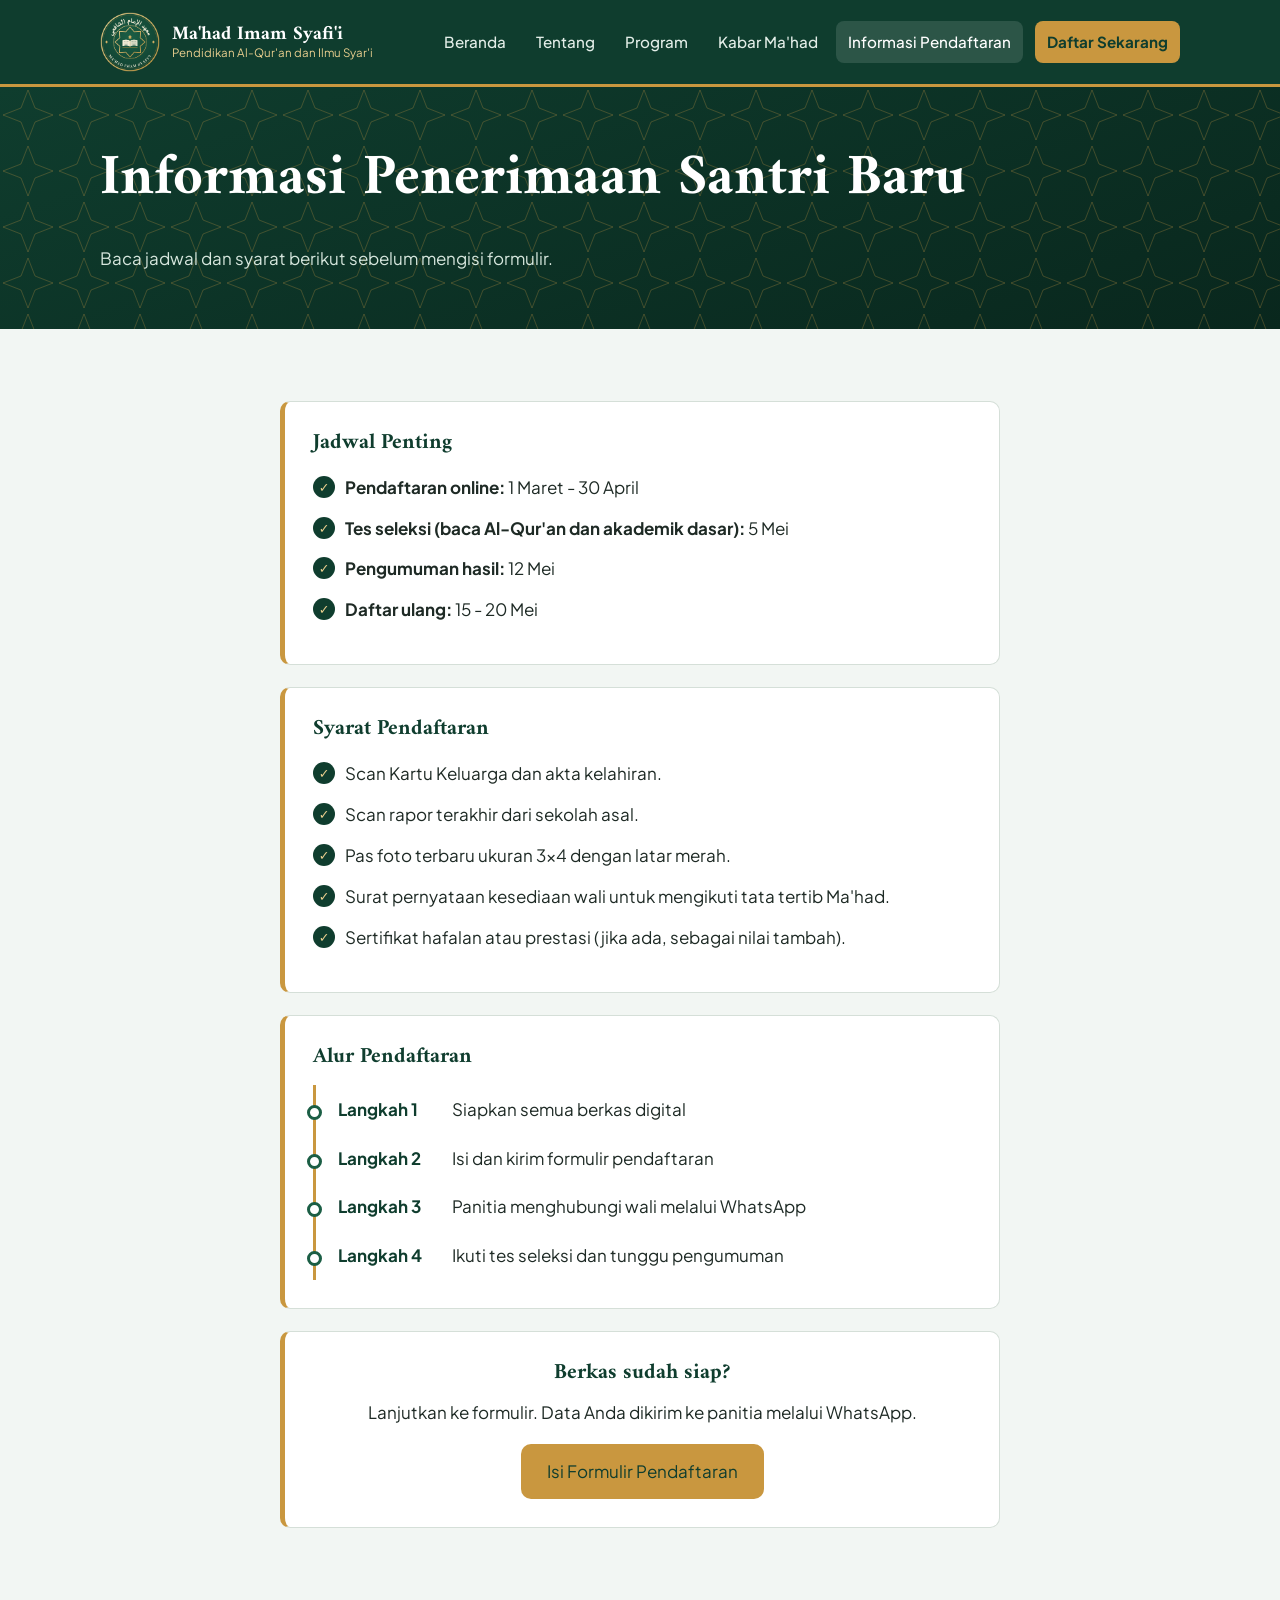
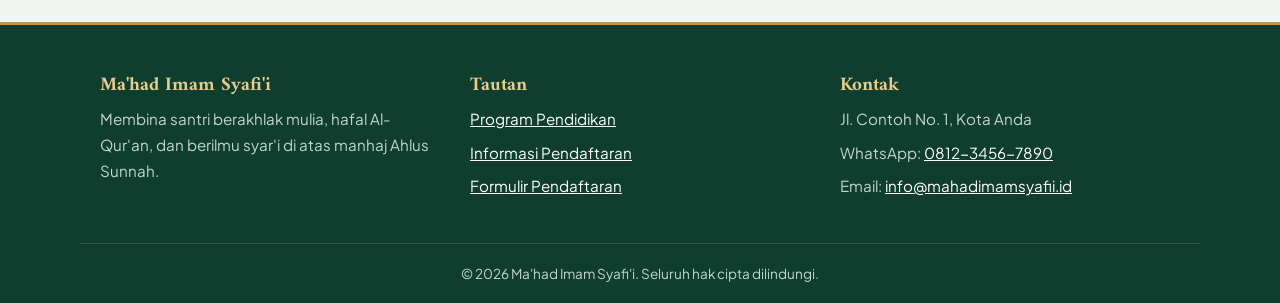
==== informasi.html @ 8b35a48a "Add files via upload" ====
<!DOCTYPE html>
<html lang="id">
<head>
<meta charset="UTF-8">
<meta name="viewport" content="width=device-width, initial-scale=1.0">
<title>Informasi Pendaftaran | Ma'had Imam Syafi'i</title>
<meta name="description" content="Jadwal, syarat, dan alur pendaftaran santri baru Ma'had Imam Syafi'i.">
<meta name="theme-color" content="#0F3D2E">
<link rel="preconnect" href="https://fonts.googleapis.com"><link rel="preconnect" href="https://fonts.gstatic.com" crossorigin>
<link href="https://fonts.googleapis.com/css2?family=Amiri:wght@400;700&family=Plus+Jakarta+Sans:wght@400;500;600;700&display=swap" rel="stylesheet">
<link rel="stylesheet" href="style.css">
</head>
<body>
<a class="lewati" href="#utama">Langsung ke konten</a>
<header>
<nav class="navbar" aria-label="Navigasi utama">
<a class="logo" href="index.html">
    <!-- <b lang="ar" aria-hidden="true">ش</b> -->
     <img src="logo-hijau-teks.png" alt="Logo Ma'had Imam Syafi'i" width="60" height="60">
    <span>Ma'had Imam Syafi'i<small>Pendidikan Al-Qur'an dan Ilmu Syar'i</small></span></a>
<button class="menu-btn" aria-expanded="false" aria-controls="menu">Menu</button>
<ul class="nav-links" id="menu">
<li><a href="index.html">Beranda</a></li>
<li><a href="index.html#tentang">Tentang</a></li>
<li><a href="index.html#program">Program</a></li>
<li><a href="index.html#berita">Kabar Ma'had</a></li>
<li><a href="informasi.html" aria-current="page">Informasi Pendaftaran</a></li>
<li><a href="pendaftaran.html" class="tombol">Daftar Sekarang</a></li>
</ul>
</nav>
</header>
<main id="utama">
<section class="hero kecil"><div class="wadah"><h1>Informasi Penerimaan Santri Baru</h1><p>Baca jadwal dan syarat berikut sebelum mengisi formulir.</p></div></section>
<section class="bagian"><div class="wadah sempit">
<div class="kotak"><h3>Jadwal Penting</h3>
<ul class="centang">
<li><strong>Pendaftaran online:</strong> 1 Maret - 30 April</li>
<li><strong>Tes seleksi (baca Al-Qur'an dan akademik dasar):</strong> 5 Mei</li>
<li><strong>Pengumuman hasil:</strong> 12 Mei</li>
<li><strong>Daftar ulang:</strong> 15 - 20 Mei</li>
</ul></div>
<div class="kotak"><h3>Syarat Pendaftaran</h3>
<ul class="centang">
<li>Scan Kartu Keluarga dan akta kelahiran.</li>
<li>Scan rapor terakhir dari sekolah asal.</li>
<li>Pas foto terbaru ukuran 3x4 dengan latar merah.</li>
<li>Surat pernyataan kesediaan wali untuk mengikuti tata tertib Ma'had.</li>
<li>Sertifikat hafalan atau prestasi (jika ada, sebagai nilai tambah).</li>
</ul></div>
<div class="kotak"><h3>Alur Pendaftaran</h3>
<ol class="jadwal" style="margin-top:14px">
<li><time>Langkah 1</time>Siapkan semua berkas digital</li>
<li><time>Langkah 2</time>Isi dan kirim formulir pendaftaran</li>
<li><time>Langkah 3</time>Panitia menghubungi wali melalui WhatsApp</li>
<li><time>Langkah 4</time>Ikuti tes seleksi dan tunggu pengumuman</li>
</ol></div>
<div class="kotak" style="text-align:center"><h3>Berkas sudah siap?</h3><p>Lanjutkan ke formulir. Data Anda dikirim ke panitia melalui WhatsApp.</p><a class="tombol" href="pendaftaran.html">Isi Formulir Pendaftaran</a></div>
</div></section>
</main>
<footer>
<div class="wadah kolom">
<div><h3>Ma'had Imam Syafi'i</h3><p>Membina santri berakhlak mulia, hafal Al-Qur'an, dan berilmu syar'i di atas manhaj Ahlus Sunnah.</p></div>
<div><h3>Tautan</h3><p><a href="index.html#program">Program Pendidikan</a></p><p><a href="informasi.html">Informasi Pendaftaran</a></p><p><a href="pendaftaran.html">Formulir Pendaftaran</a></p></div>
<div><h3>Kontak</h3><p>Jl. Contoh No. 1, Kota Anda</p><p>WhatsApp: <a href="https://wa.me/6281234567890">0812-3456-7890</a></p><p>Email: <a href="mailto:info@mahadimamsyafii.id">info@mahadimamsyafii.id</a></p></div>
</div>
<div class="wadah hak">&copy; 2026 Ma'had Imam Syafi'i. Seluruh hak cipta dilindungi.</div>
</footer>
<script src="script.js"></script>
</body>
</html>
---- style.css ----
/* Ma'had Imam Syafi'i - gaya bersama */
:root{--hijau:#0F3D2E;--hijau2:#1B5E45;--emas:#C9973F;--emas-tua:#80591A;--emas-muda:#E8CE8E;--dasar:#F2F6F3;--teks:#1E2A25;--redup:#4F5F57;--putih:#fff;--garis:#D5DFD8;--r:10px;
--pola:url("data:image/svg+xml,%3Csvg xmlns='http://www.w3.org/2000/svg' width='56' height='56'%3E%3Cpath d='M28 3l7 18 18 7-18 7-7 18-7-18L3 28l18-7z' fill='none' stroke='%23C9973F' stroke-opacity='.28'/%3E%3C/svg%3E")}
*,*::before,*::after{box-sizing:border-box}
html{scroll-behavior:smooth;scroll-padding-top:80px}
body{margin:0;font:17px/1.7 "Plus Jakarta Sans","Segoe UI",system-ui,sans-serif;color:var(--teks);background:var(--dasar)}
h1,h2,h3{font-family:Amiri,"Times New Roman",serif;line-height:1.25;margin:0 0 .5em;color:var(--hijau)}
h2{font-size:clamp(1.8rem,4vw,2.4rem)}h3{font-size:1.35rem}
p{margin:0 0 1em}a{color:var(--hijau2)}
:focus-visible{outline:3px solid var(--emas);outline-offset:2px}
.lewati{position:absolute;left:-999px;background:var(--emas);color:var(--hijau);padding:10px 16px;z-index:2000}.lewati:focus{left:10px;top:10px}
.wadah{max-width:1120px;margin:0 auto;padding:0 20px}
.bagian{padding:72px 0}.bagian.putih{background:var(--putih)}
.judul{max-width:640px;margin-bottom:36px}.judul p{color:var(--redup)}
.tengah{text-align:center;margin-inline:auto}
/* Header */
header{background:var(--hijau);position:sticky;top:0;z-index:1000;border-bottom:3px solid var(--emas)}
.navbar{display:flex;justify-content:space-between;align-items:center;max-width:1120px;margin:0 auto;padding:12px 20px}
.logo{display:flex;align-items:center;gap:12px;text-decoration:none;color:var(--putih)}
.logo b{display:grid;place-items:center;width:42px;height:42px;border:2px solid var(--emas);border-radius:50%;font:700 1.5rem Amiri,serif;color:var(--emas-muda)}
.logo span{font:700 1.2rem/1.1 Amiri,serif}.logo small{display:block;font:400 .72rem "Plus Jakarta Sans",sans-serif;color:var(--emas-muda)}
.nav-links{list-style:none;display:flex;gap:6px;align-items:center;margin:0;padding:0}
.nav-links a{display:block;padding:8px 12px;border-radius:8px;color:#E3EEE8;text-decoration:none;font-size:.95rem;font-weight:500}
.nav-links a:hover,.nav-links a[aria-current=page]{color:var(--putih);background:rgba(255,255,255,.12)}
.nav-links a.tombol{background:var(--emas);color:var(--hijau);font-weight:700;margin-left:6px}
.nav-links a.tombol:hover{background:var(--emas-muda)}
.menu-btn{display:none;background:none;border:1px solid var(--emas);color:var(--putih);border-radius:8px;padding:8px 12px;font:inherit;cursor:pointer}
/* Tombol */
.tombol,.kirim{display:inline-block;background:var(--emas);color:var(--hijau);padding:13px 26px;border-radius:var(--r);font:700 1rem inherit;border:0;text-decoration:none;cursor:pointer;transition:background .2s}
.tombol:hover,.kirim:hover{background:var(--emas-muda)}
.tombol.garis{background:transparent;color:var(--putih);border:2px solid var(--emas-muda)}.tombol.garis:hover{background:rgba(255,255,255,.12)}
.kirim{width:100%;background:var(--hijau);color:var(--putih)}.kirim:hover{background:var(--hijau2)}
/* Hero */
.hero{background:linear-gradient(160deg,var(--hijau),#09271D);position:relative;color:var(--putih);padding:88px 0 96px;overflow:hidden}
.hero::before{content:"";position:absolute;inset:0;background:var(--pola)}
.hero .wadah{position:relative;display:grid;gap:40px;grid-template-columns:1.1fr .9fr;align-items:center}
.hero h1{color:var(--putih);font-size:clamp(2.2rem,5.5vw,3.6rem)}
.hero p{color:#D6E6DD;max-width:520px}
.aksi{display:flex;flex-wrap:wrap;gap:12px;margin-top:28px}
.kaligrafi{font:700 clamp(3.2rem,9vw,6rem)/1.5 Amiri,serif;color:var(--emas-muda);text-align:center;border:2px solid var(--emas);border-radius:50% 50% 12px 12px;padding:36px 16px;background:rgba(9,39,29,.55)}
.kaligrafi small{display:block;font:400 .95rem "Plus Jakarta Sans",sans-serif;color:#D6E6DD}
.hero.kecil{padding:56px 0}.hero.kecil .wadah{display:block}.hero.kecil p{margin:0}
/* Kartu */
.grid{display:grid;grid-template-columns:repeat(auto-fit,minmax(270px,1fr));gap:24px}
.kartu{background:var(--putih);border:1px solid var(--garis);border-radius:var(--r);overflow:hidden}
.kartu .kepala{display:grid;place-items:center;height:130px;background:var(--hijau) var(--pola);font:700 3.6rem Amiri,serif;color:var(--emas-muda)}
.kartu .isi{padding:22px}.kartu p{color:var(--redup);margin:0}
.kartu .tgl{display:block;font-size:.85rem;color:var(--emas-tua);font-weight:600;margin-bottom:6px}
/* Jadwal */
.jadwal{list-style:none;margin:0;padding:0;border-left:3px solid var(--emas);max-width:640px}
.jadwal li{display:flex;gap:18px;padding:10px 0 10px 22px;position:relative}
.jadwal li::before{content:"";position:absolute;left:-9px;top:20px;width:15px;height:15px;border-radius:50%;background:var(--putih);border:3px solid var(--hijau2)}
.jadwal time{min-width:96px;font-weight:700;color:var(--hijau)}
/* Info & daftar */
.kotak{background:var(--putih);border:1px solid var(--garis);border-left:5px solid var(--emas);border-radius:var(--r);padding:28px;margin-bottom:22px}
.centang{list-style:none;margin:16px 0 0;padding:0}
.centang li{position:relative;padding-left:32px;margin-bottom:12px}
.centang li::before{content:"✓";position:absolute;left:0;top:3px;width:22px;height:22px;border-radius:50%;background:var(--hijau);color:var(--emas-muda);text-align:center;font-size:.8rem;line-height:22px;font-weight:700}
.sempit{max-width:760px;margin:0 auto}
form{background:var(--putih);border:1px solid var(--garis);border-radius:var(--r);padding:34px}
.baris{display:grid;grid-template-columns:1fr 1fr;gap:0 18px}
.grup{margin-bottom:20px}.grup label{display:block;font-weight:600;margin-bottom:6px}
.grup small{display:block;color:var(--redup);font-size:.85rem;margin-top:4px}
.isian{width:100%;padding:12px 14px;border:1.5px solid #9DB0A5;border-radius:8px;font:inherit;background:var(--putih);color:var(--teks)}
.isian:focus{outline:none;border-color:var(--hijau2);box-shadow:0 0 0 3px rgba(27,94,69,.2)}
.isian:user-invalid{border-color:#B3261E}
.sukses{display:none;background:#E5F2EA;border:1px solid var(--hijau2);border-radius:var(--r);padding:22px;margin-bottom:22px}
.sukses.tampil{display:block}.sukses h3{margin-bottom:6px}
/* Footer */
footer{background:var(--hijau);color:#C4D6CC;border-top:3px solid var(--emas);padding:48px 0 0;font-size:.95rem}
.kolom{display:grid;grid-template-columns:repeat(auto-fit,minmax(220px,1fr));gap:30px}
footer h3{color:var(--emas-muda);font-size:1.2rem}footer a{color:#fff}footer p{margin:0 0 .5em}
.hak{margin-top:36px;padding:18px 0;border-top:1px solid rgba(255,255,255,.15);text-align:center;font-size:.85rem}
/* Responsif */
@media(max-width:860px){
.menu-btn{display:block}
.nav-links{display:none;position:absolute;top:100%;left:0;right:0;flex-direction:column;align-items:stretch;background:var(--hijau);padding:10px 20px 18px;border-bottom:3px solid var(--emas)}
.nav-links.buka{display:flex}.nav-links a.tombol{margin:6px 0 0;text-align:center}
.hero .wadah{grid-template-columns:1fr}.kaligrafi{order:-1;max-width:340px;margin:0 auto}
.baris{grid-template-columns:1fr}.bagian{padding:52px 0}form{padding:22px}}
@media(prefers-reduced-motion:reduce){*{scroll-behavior:auto!important;transition:none!important}}
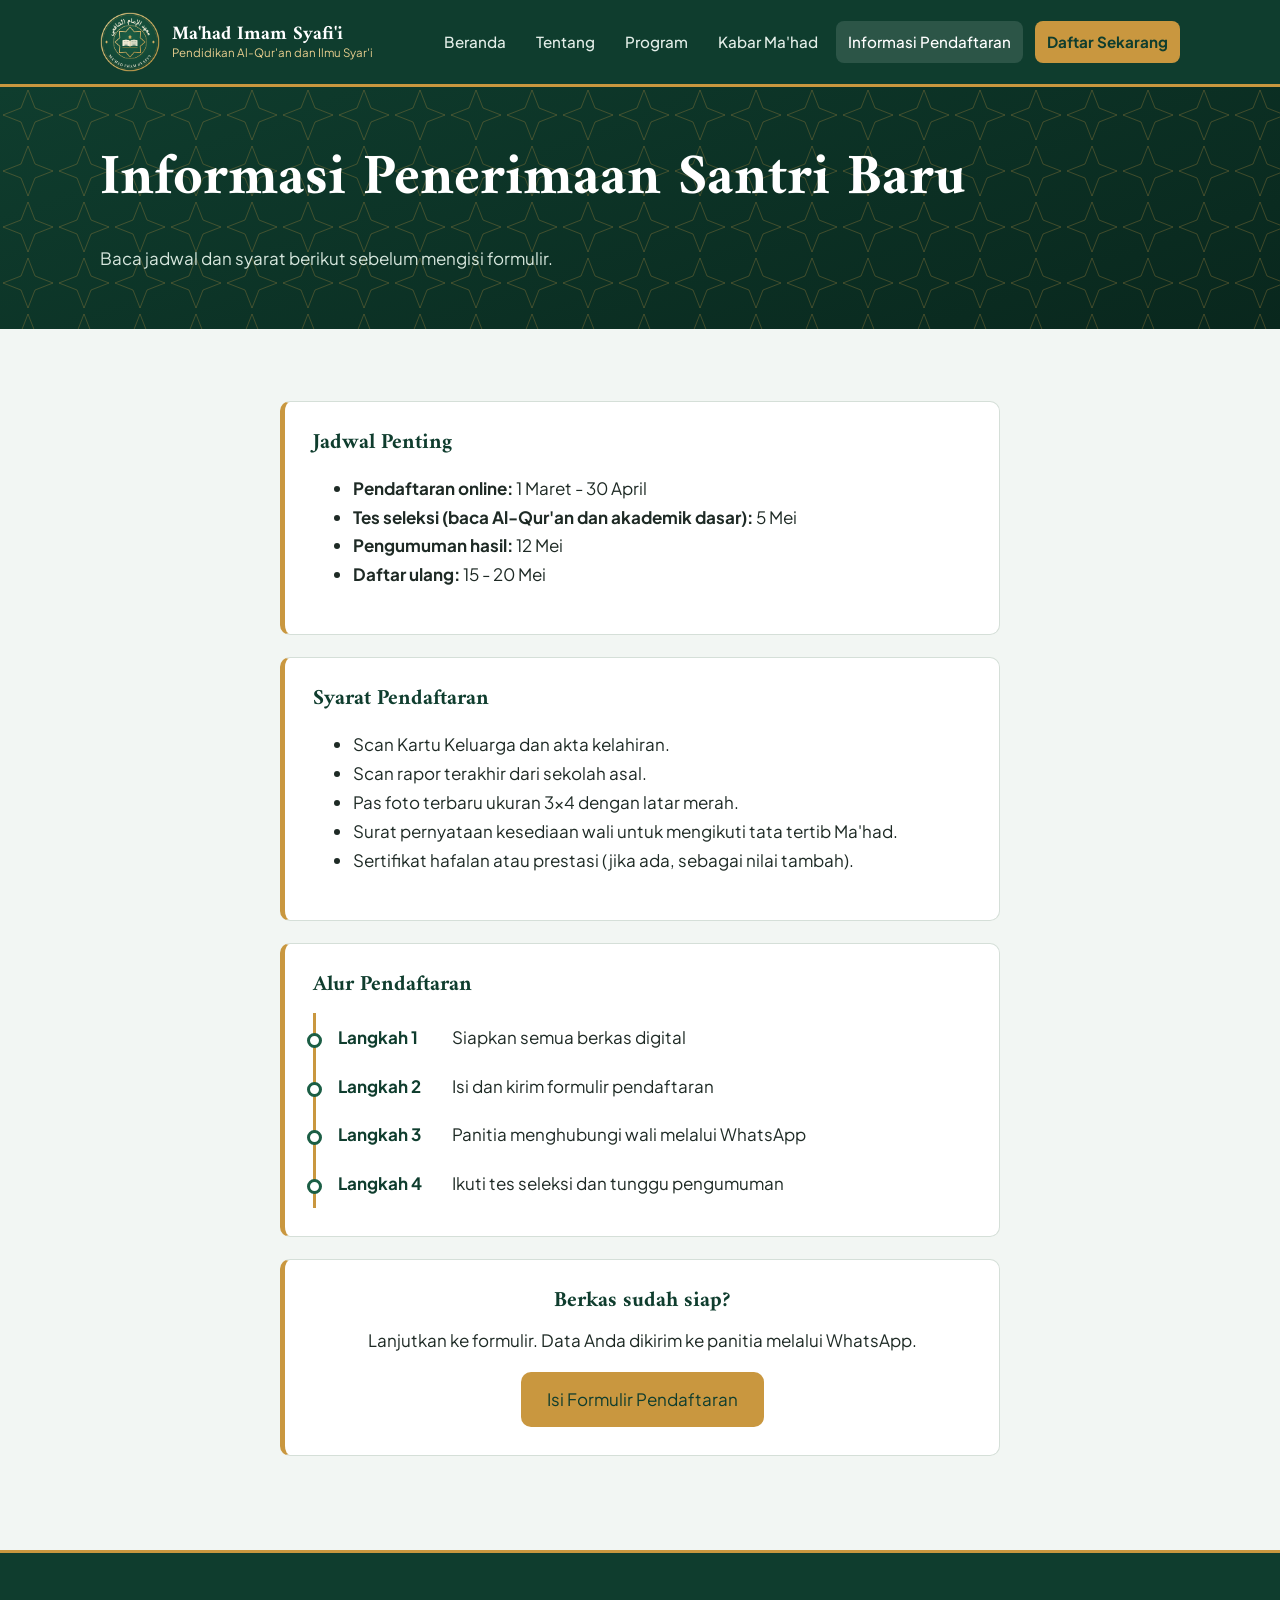
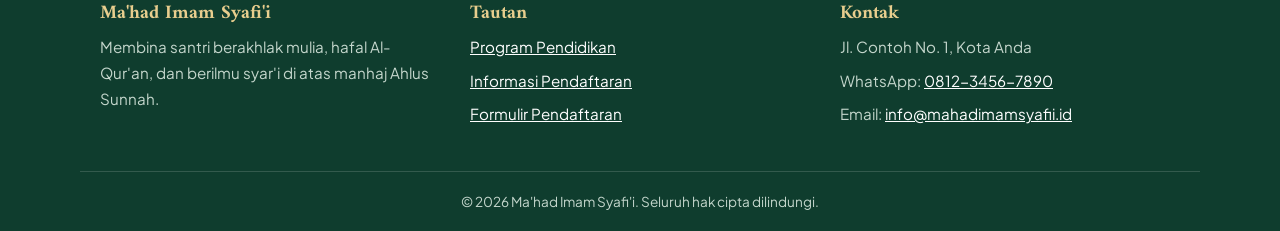
==== commit 784d1778: "Add files via upload" ====
--- a/informasi.html
+++ b/informasi.html
@@ -33,14 +33,14 @@
 <section class="hero kecil"><div class="wadah"><h1>Informasi Penerimaan Santri Baru</h1><p>Baca jadwal dan syarat berikut sebelum mengisi formulir.</p></div></section>
 <section class="bagian"><div class="wadah sempit">
 <div class="kotak"><h3>Jadwal Penting</h3>
-<ul class="centang">
+<ul class="poin">
 <li><strong>Pendaftaran online:</strong> 1 Maret - 30 April</li>
 <li><strong>Tes seleksi (baca Al-Qur'an dan akademik dasar):</strong> 5 Mei</li>
 <li><strong>Pengumuman hasil:</strong> 12 Mei</li>
 <li><strong>Daftar ulang:</strong> 15 - 20 Mei</li>
 </ul></div>
 <div class="kotak"><h3>Syarat Pendaftaran</h3>
-<ul class="centang">
+<ul class="poin">
 <li>Scan Kartu Keluarga dan akta kelahiran.</li>
 <li>Scan rapor terakhir dari sekolah asal.</li>
 <li>Pas foto terbaru ukuran 3x4 dengan latar merah.</li>
